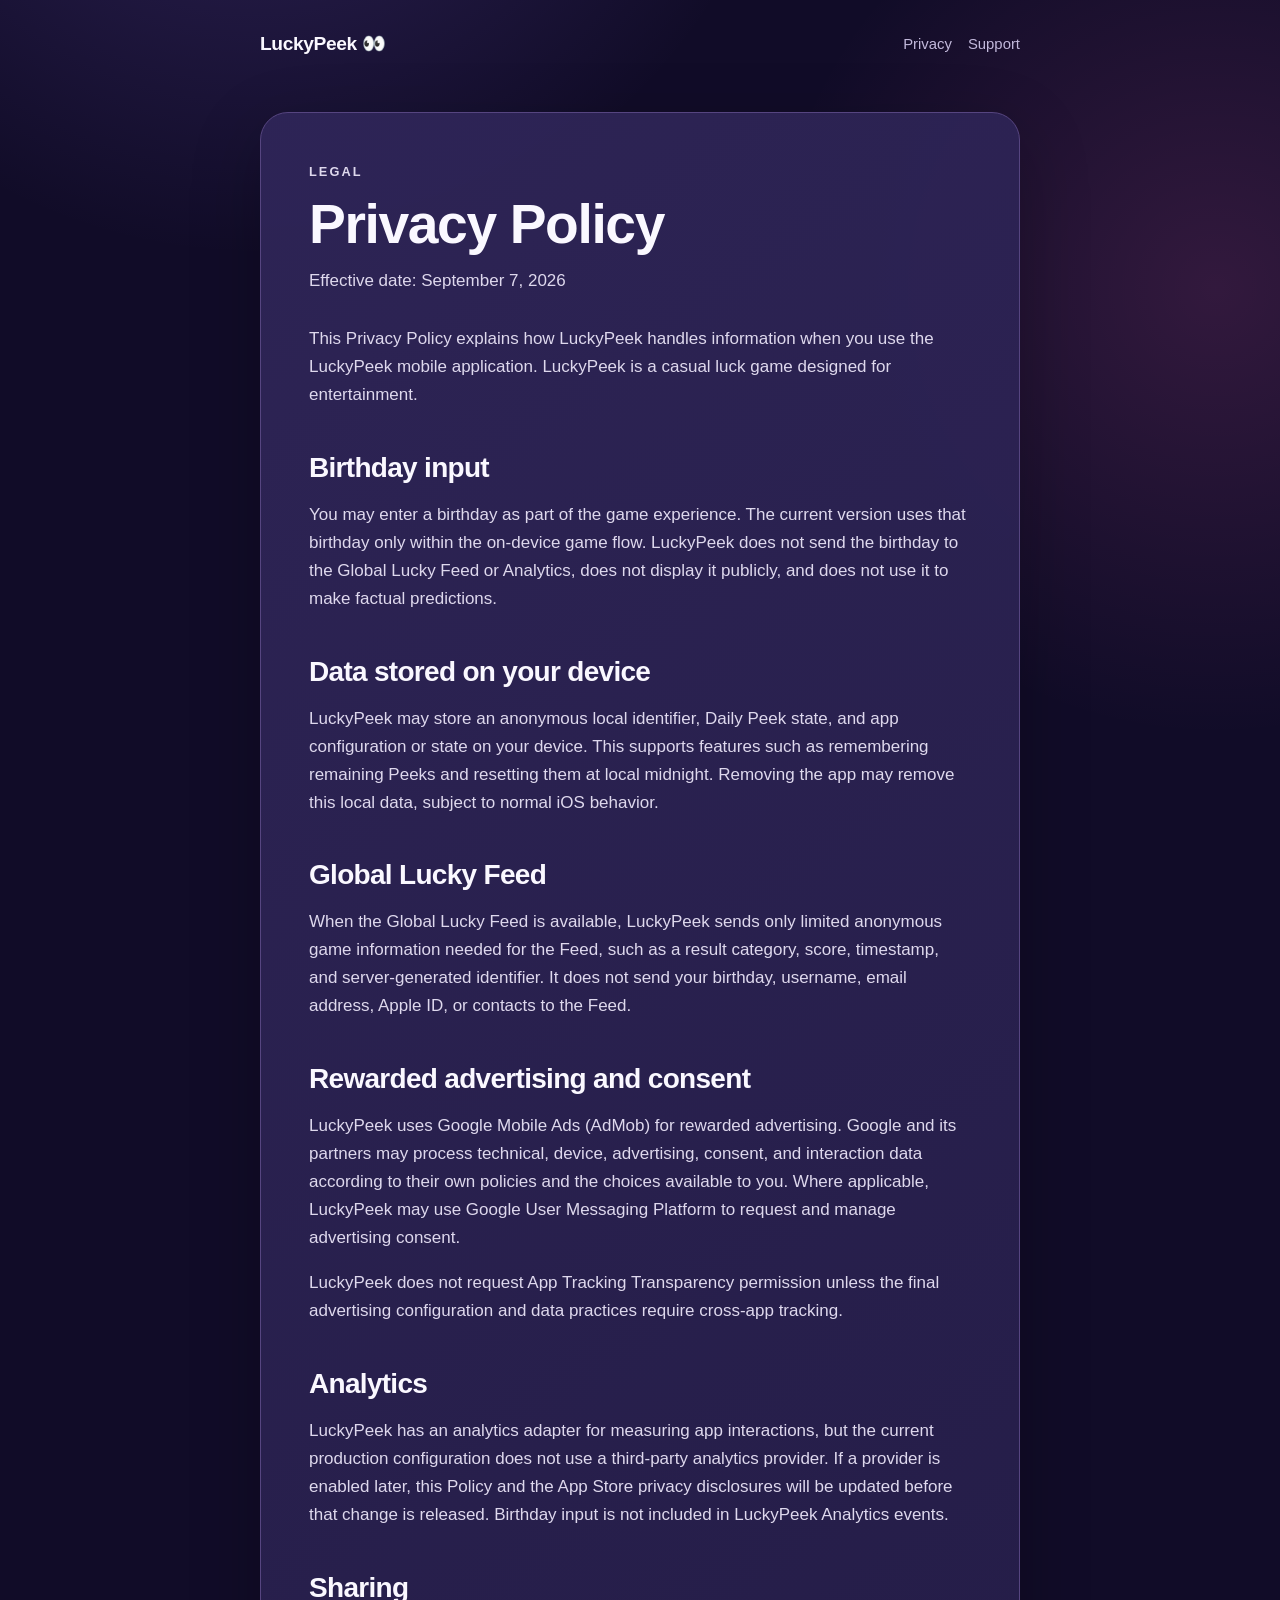
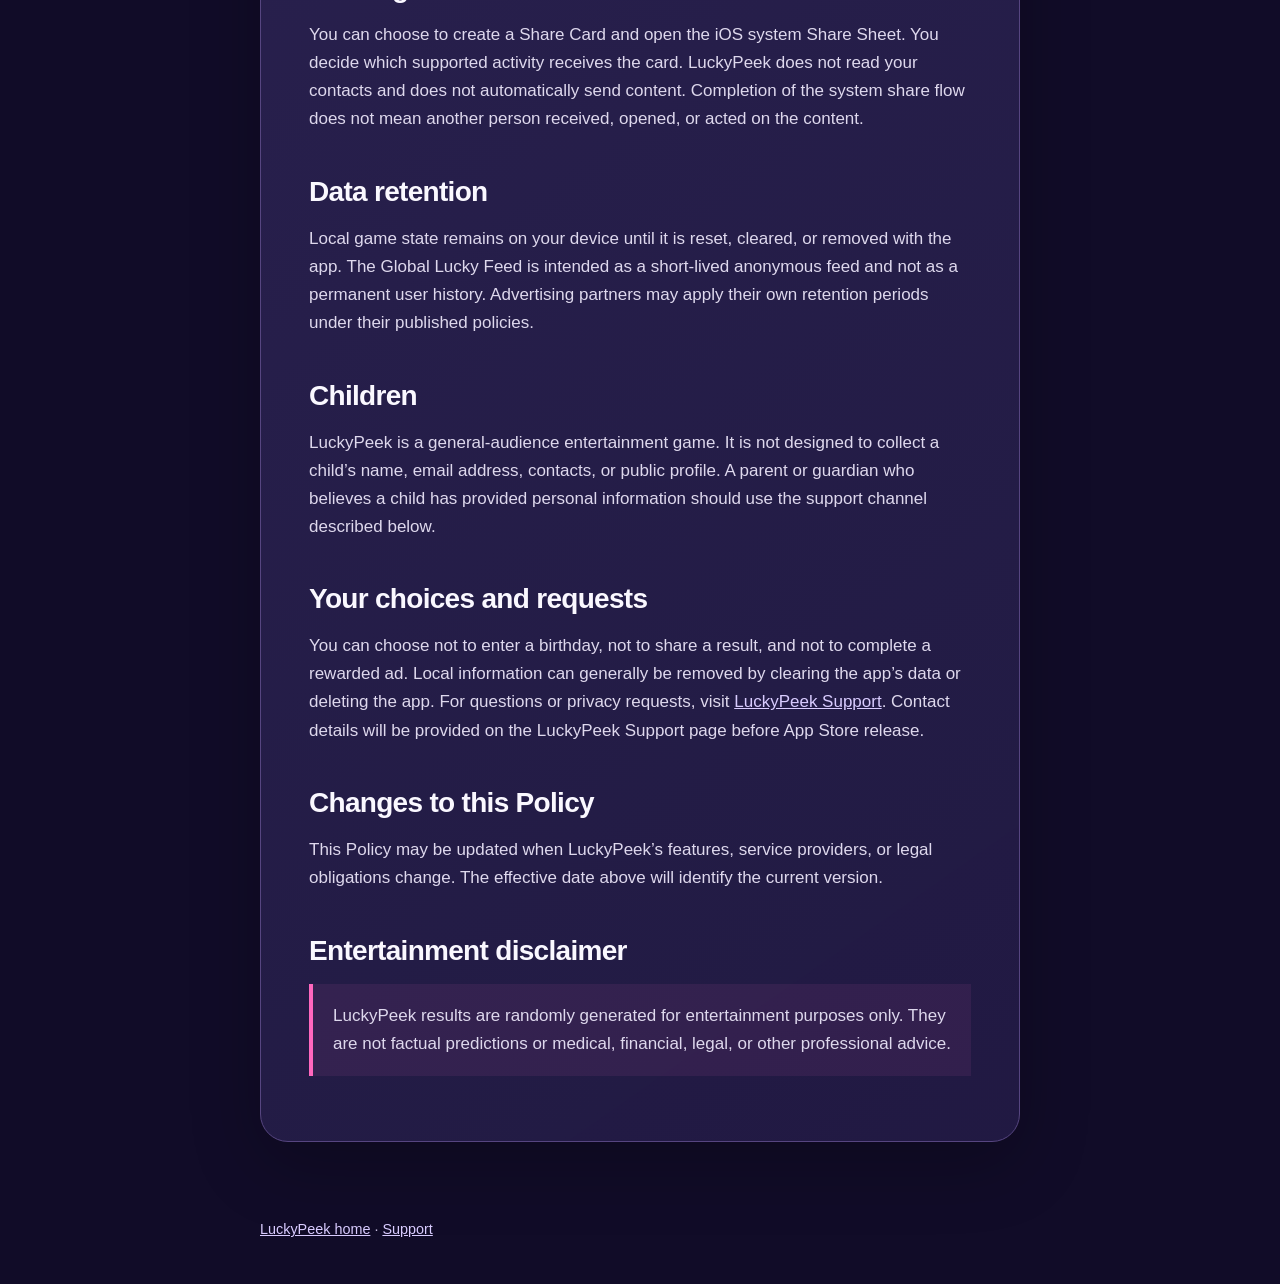
==== web/privacy/index.html @ cf126579 "docs: publish LuckyPeek privacy and support pages" ====
<!doctype html>
<html lang="en">
<head>
  <meta charset="utf-8">
  <meta name="viewport" content="width=device-width, initial-scale=1">
  <meta name="description" content="Privacy Policy for the LuckyPeek iOS app.">
  <title>Privacy Policy — LuckyPeek</title>
  <link rel="stylesheet" href="../styles.css">
</head>
<body>
  <header class="site-header">
    <a class="brand" href="../">LuckyPeek 👀</a>
    <nav aria-label="Legal and support">
      <a href="./" aria-current="page">Privacy</a>
      <a href="../support/">Support</a>
    </nav>
  </header>
  <main>
    <article class="document">
      <p class="eyebrow">Legal</p>
      <h1>Privacy Policy</h1>
      <p class="meta">Effective date: September 7, 2026</p>

      <p>This Privacy Policy explains how LuckyPeek handles information when you use the LuckyPeek mobile application. LuckyPeek is a casual luck game designed for entertainment.</p>

      <h2>Birthday input</h2>
      <p>You may enter a birthday as part of the game experience. The current version uses that birthday only within the on-device game flow. LuckyPeek does not send the birthday to the Global Lucky Feed or Analytics, does not display it publicly, and does not use it to make factual predictions.</p>

      <h2>Data stored on your device</h2>
      <p>LuckyPeek may store an anonymous local identifier, Daily Peek state, and app configuration or state on your device. This supports features such as remembering remaining Peeks and resetting them at local midnight. Removing the app may remove this local data, subject to normal iOS behavior.</p>

      <h2>Global Lucky Feed</h2>
      <p>When the Global Lucky Feed is available, LuckyPeek sends only limited anonymous game information needed for the Feed, such as a result category, score, timestamp, and server-generated identifier. It does not send your birthday, username, email address, Apple ID, or contacts to the Feed.</p>

      <h2>Rewarded advertising and consent</h2>
      <p>LuckyPeek uses Google Mobile Ads (AdMob) for rewarded advertising. Google and its partners may process technical, device, advertising, consent, and interaction data according to their own policies and the choices available to you. Where applicable, LuckyPeek may use Google User Messaging Platform to request and manage advertising consent.</p>
      <p>LuckyPeek does not request App Tracking Transparency permission unless the final advertising configuration and data practices require cross-app tracking.</p>

      <h2>Analytics</h2>
      <p>LuckyPeek has an analytics adapter for measuring app interactions, but the current production configuration does not use a third-party analytics provider. If a provider is enabled later, this Policy and the App Store privacy disclosures will be updated before that change is released. Birthday input is not included in LuckyPeek Analytics events.</p>

      <h2>Sharing</h2>
      <p>You can choose to create a Share Card and open the iOS system Share Sheet. You decide which supported activity receives the card. LuckyPeek does not read your contacts and does not automatically send content. Completion of the system share flow does not mean another person received, opened, or acted on the content.</p>

      <h2>Data retention</h2>
      <p>Local game state remains on your device until it is reset, cleared, or removed with the app. The Global Lucky Feed is intended as a short-lived anonymous feed and not as a permanent user history. Advertising partners may apply their own retention periods under their published policies.</p>

      <h2>Children</h2>
      <p>LuckyPeek is a general-audience entertainment game. It is not designed to collect a child’s name, email address, contacts, or public profile. A parent or guardian who believes a child has provided personal information should use the support channel described below.</p>

      <h2>Your choices and requests</h2>
      <p>You can choose not to enter a birthday, not to share a result, and not to complete a rewarded ad. Local information can generally be removed by clearing the app’s data or deleting the app. For questions or privacy requests, visit <a href="../support/">LuckyPeek Support</a>. Contact details will be provided on the LuckyPeek Support page before App Store release.</p>

      <h2>Changes to this Policy</h2>
      <p>This Policy may be updated when LuckyPeek’s features, service providers, or legal obligations change. The effective date above will identify the current version.</p>

      <h2>Entertainment disclaimer</h2>
      <p class="notice">LuckyPeek results are randomly generated for entertainment purposes only. They are not factual predictions or medical, financial, legal, or other professional advice.</p>
    </article>
  </main>
  <footer class="site-footer"><a href="../">LuckyPeek home</a> · <a href="../support/">Support</a></footer>
</body>
</html>
---- web/styles.css ----
:root {
  color-scheme: dark;
  --bg: #110c28;
  --surface: #211a43;
  --surface-soft: #2f2558;
  --border: #564580;
  --text: #faf8ff;
  --muted: #c2b9db;
  --pink: #ff67be;
  --violet: #9875ff;
  --max-width: 760px;
}

* { box-sizing: border-box; }

html { background: var(--bg); }

body {
  margin: 0;
  min-height: 100vh;
  color: var(--text);
  background:
    radial-gradient(circle at 20% -10%, rgba(152, 117, 255, 0.23), transparent 34rem),
    radial-gradient(circle at 95% 10%, rgba(255, 103, 190, 0.14), transparent 28rem),
    var(--bg);
  font-family: -apple-system, BlinkMacSystemFont, "Segoe UI", sans-serif;
  font-size: 17px;
  line-height: 1.65;
}

a { color: #d9ccff; }
a:hover { color: #fff; }
a:focus-visible { outline: 3px solid var(--pink); outline-offset: 4px; border-radius: 4px; }

.site-header,
main,
.site-footer {
  width: min(calc(100% - 32px), var(--max-width));
  margin-inline: auto;
}

.site-header {
  display: flex;
  align-items: center;
  justify-content: space-between;
  gap: 20px;
  padding: 28px 0 18px;
}

.brand {
  color: var(--text);
  font-size: 1.2rem;
  font-weight: 750;
  text-decoration: none;
  letter-spacing: -0.02em;
}

nav { display: flex; flex-wrap: wrap; gap: 16px; }
nav a { color: var(--muted); font-size: 0.93rem; text-decoration: none; }

.hero { padding: clamp(64px, 13vw, 112px) 0 54px; }

.eyebrow {
  margin: 0 0 10px;
  color: var(--pink);
  font-size: 0.8rem;
  font-weight: 800;
  letter-spacing: 0.16em;
  text-transform: uppercase;
}

h1, h2, h3 { line-height: 1.18; letter-spacing: -0.025em; }
h1 { margin: 0; font-size: clamp(2.55rem, 10vw, 5rem); }
h2 { margin: 2.6rem 0 0.8rem; font-size: clamp(1.35rem, 4vw, 1.75rem); }
h3 { margin: 1.8rem 0 0.55rem; font-size: 1.08rem; }

.lede {
  max-width: 610px;
  margin: 20px 0 0;
  color: var(--muted);
  font-size: clamp(1.12rem, 3vw, 1.35rem);
}

.link-grid {
  display: grid;
  grid-template-columns: repeat(2, minmax(0, 1fr));
  gap: 18px;
  margin: 24px 0 70px;
}

.link-card,
.document {
  border: 1px solid var(--border);
  background: linear-gradient(145deg, rgba(47, 37, 88, 0.94), rgba(33, 26, 67, 0.96));
  box-shadow: 0 22px 70px rgba(0, 0, 0, 0.24);
}

.link-card {
  display: block;
  padding: 24px;
  color: var(--text);
  border-radius: 22px;
  text-decoration: none;
}

.link-card strong { display: block; margin-bottom: 4px; font-size: 1.08rem; }
.link-card span { color: var(--muted); }
.link-card:hover { border-color: var(--violet); transform: translateY(-2px); }

.document {
  margin: 34px 0 56px;
  padding: clamp(24px, 6vw, 48px);
  border-radius: 28px;
}

.document > h1 { font-size: clamp(2rem, 7vw, 3.45rem); }
.meta { margin: 10px 0 30px; color: var(--muted); }
.document p, .document li { color: #ded8ed; }
.document ul { padding-left: 1.3rem; }
.notice { padding: 18px 20px; border-left: 4px solid var(--pink); background: rgba(255, 103, 190, 0.08); }

.site-footer {
  padding: 20px 0 42px;
  color: var(--muted);
  font-size: 0.9rem;
}

@media (max-width: 560px) {
  .site-header { align-items: flex-start; flex-direction: column; }
  .link-grid { grid-template-columns: 1fr; }
  .hero { padding-top: 46px; }
}
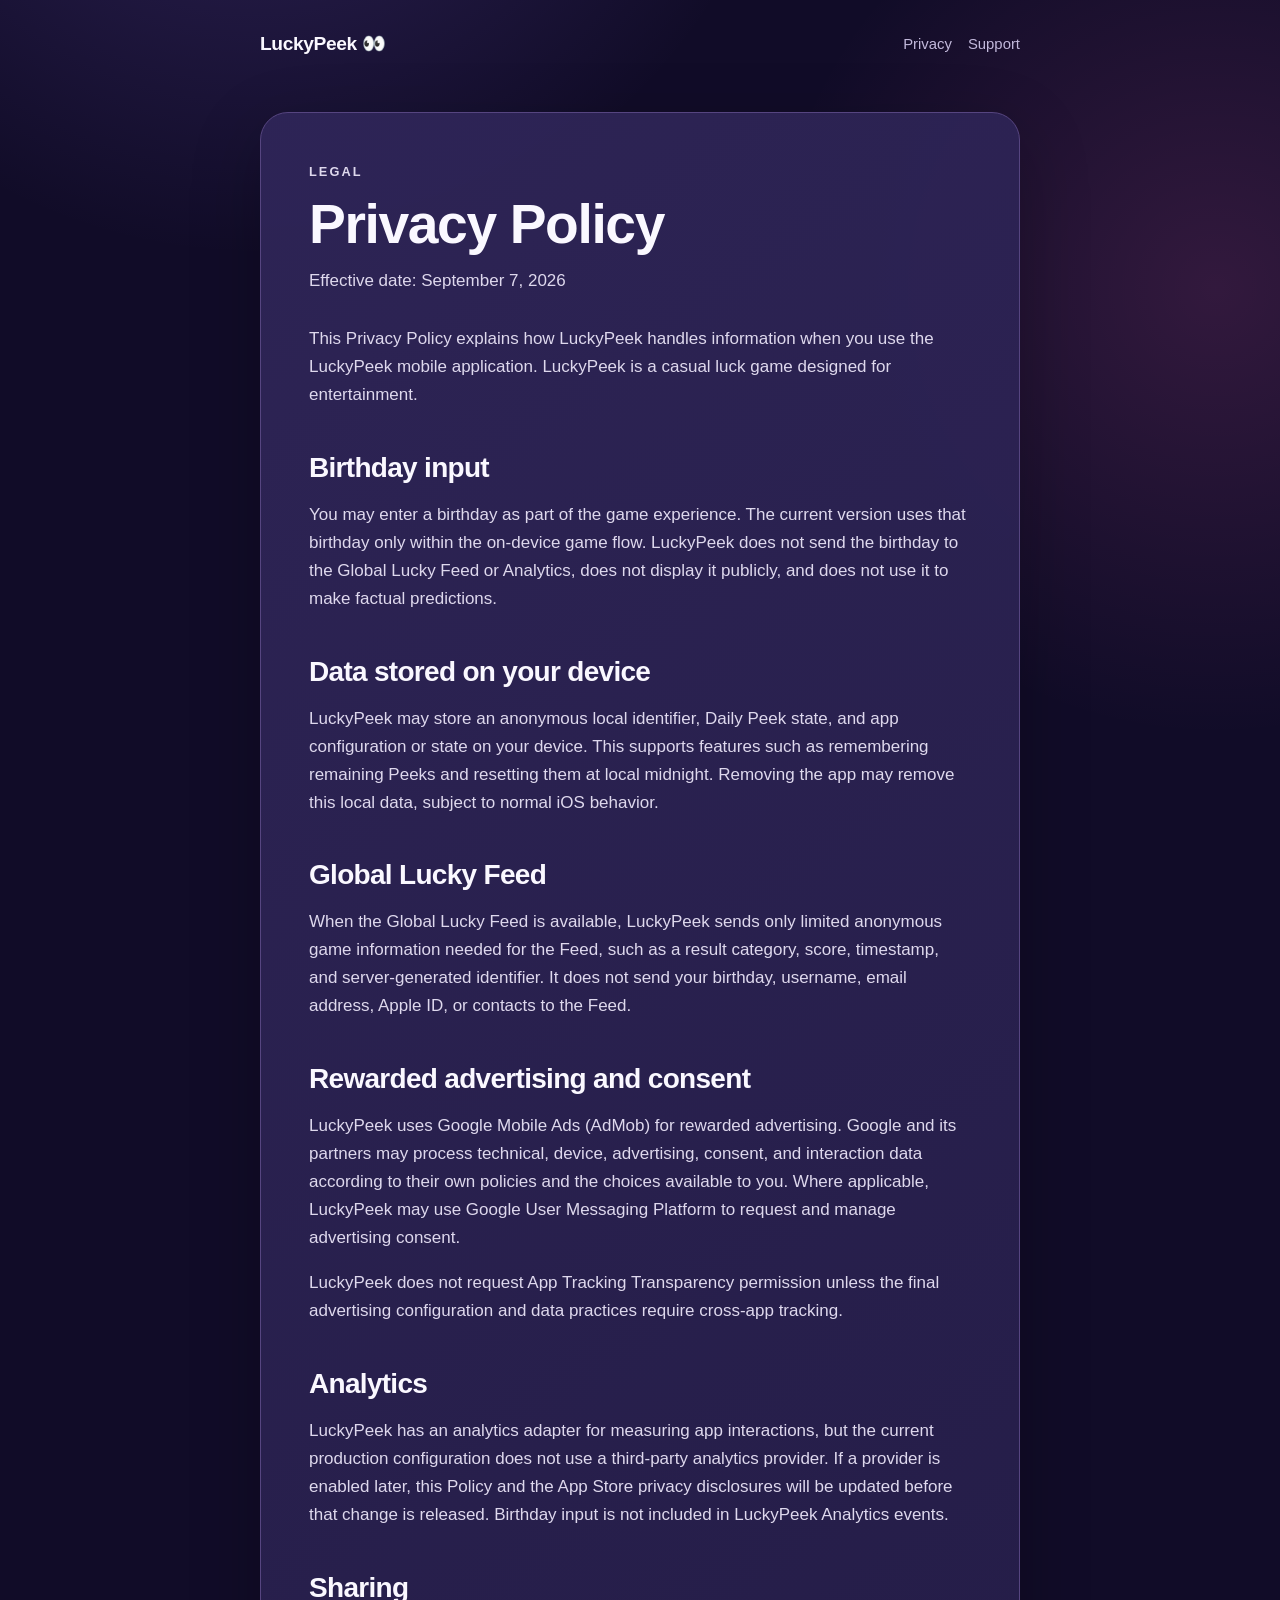
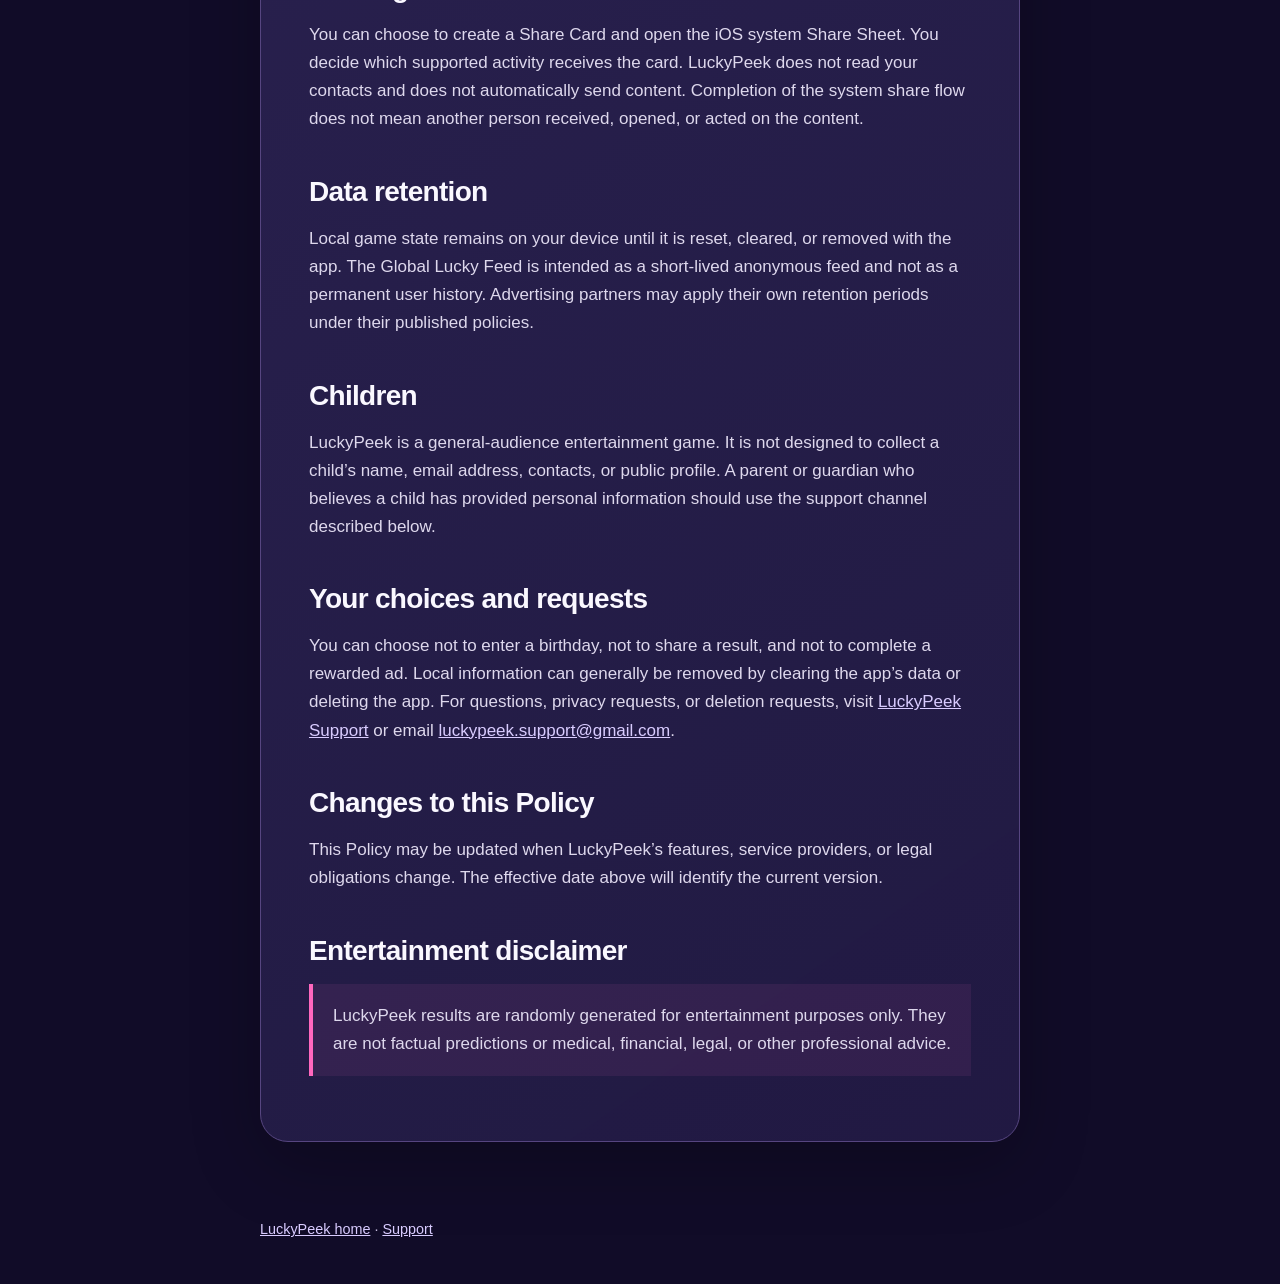
==== commit 710b6a03: "docs: publish LuckyPeek support contact" ====
--- a/web/privacy/index.html
+++ b/web/privacy/index.html
@@ -49,7 +49,7 @@
       <p>LuckyPeek is a general-audience entertainment game. It is not designed to collect a child’s name, email address, contacts, or public profile. A parent or guardian who believes a child has provided personal information should use the support channel described below.</p>
 
       <h2>Your choices and requests</h2>
-      <p>You can choose not to enter a birthday, not to share a result, and not to complete a rewarded ad. Local information can generally be removed by clearing the app’s data or deleting the app. For questions or privacy requests, visit <a href="../support/">LuckyPeek Support</a>. Contact details will be provided on the LuckyPeek Support page before App Store release.</p>
+      <p>You can choose not to enter a birthday, not to share a result, and not to complete a rewarded ad. Local information can generally be removed by clearing the app’s data or deleting the app. For questions, privacy requests, or deletion requests, visit <a href="../support/">LuckyPeek Support</a> or email <a href="mailto:luckypeek.support@gmail.com">luckypeek.support@gmail.com</a>.</p>
 
       <h2>Changes to this Policy</h2>
       <p>This Policy may be updated when LuckyPeek’s features, service providers, or legal obligations change. The effective date above will identify the current version.</p>
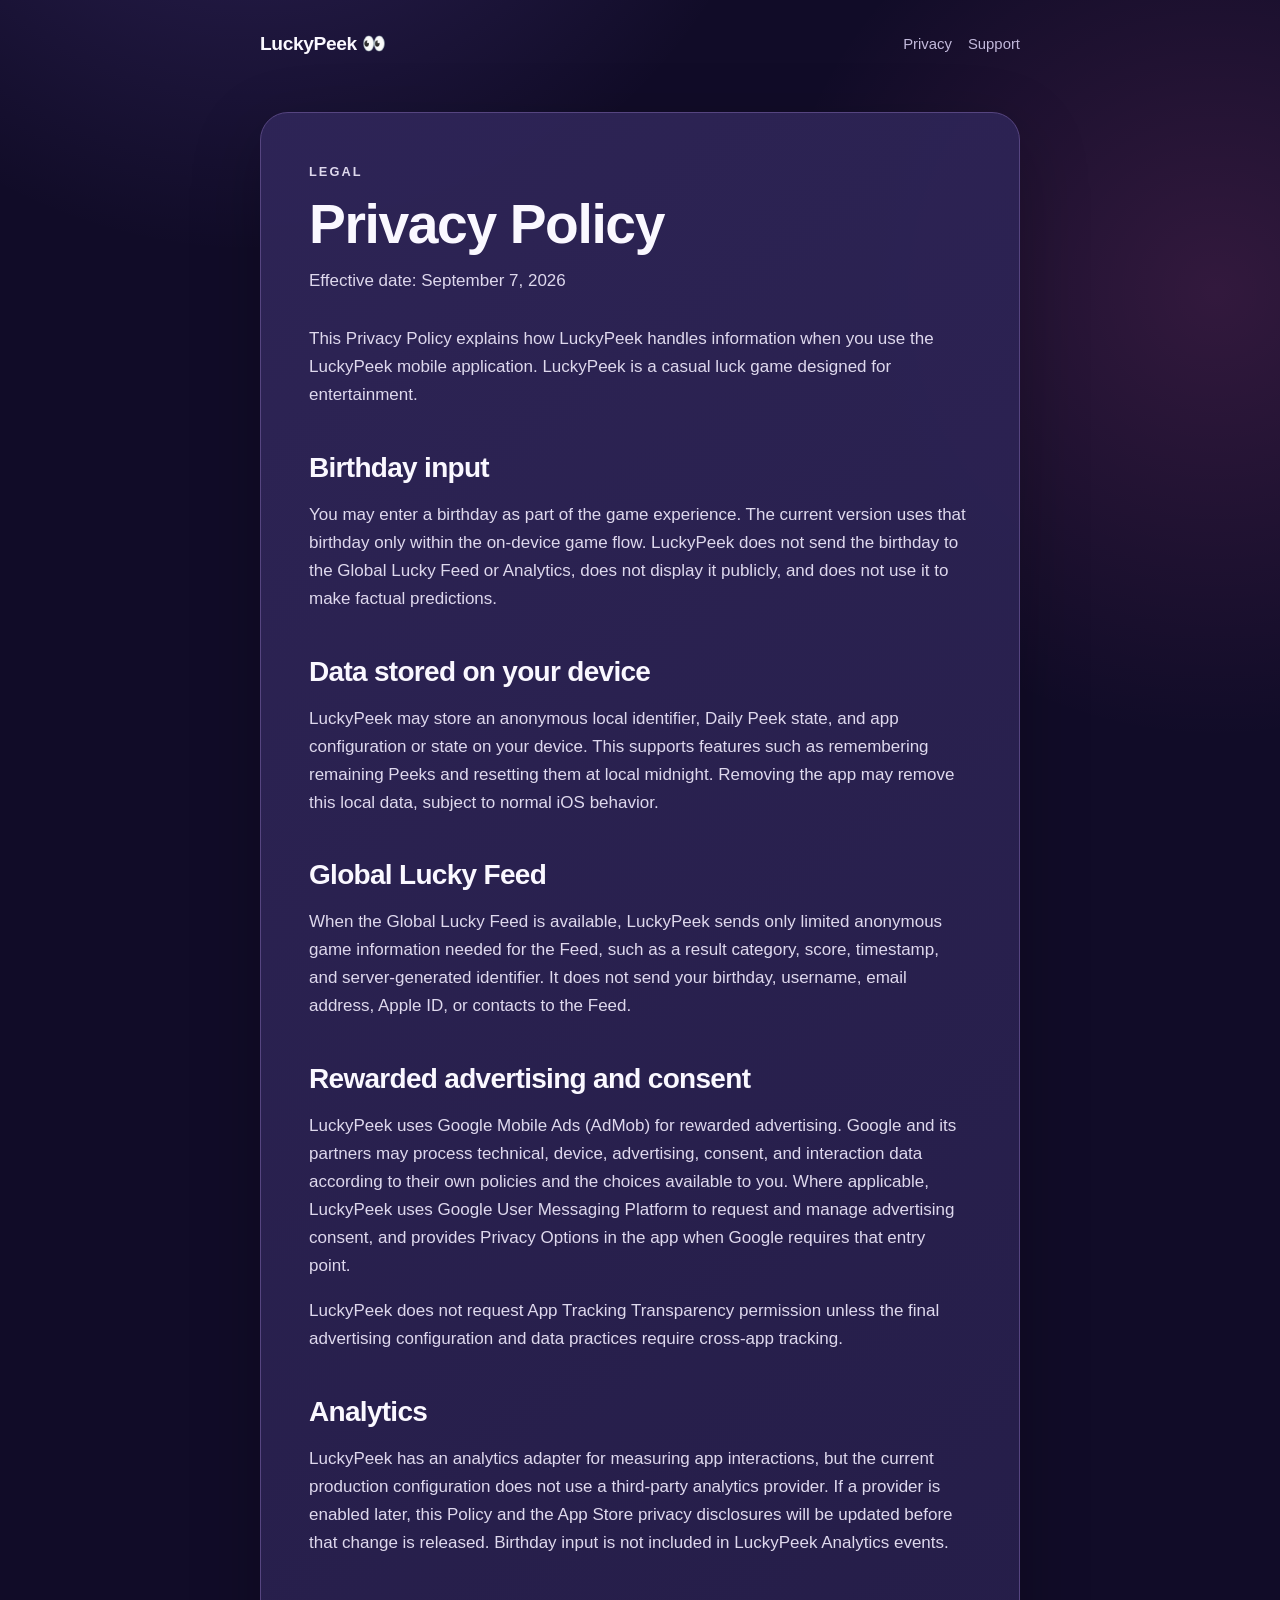
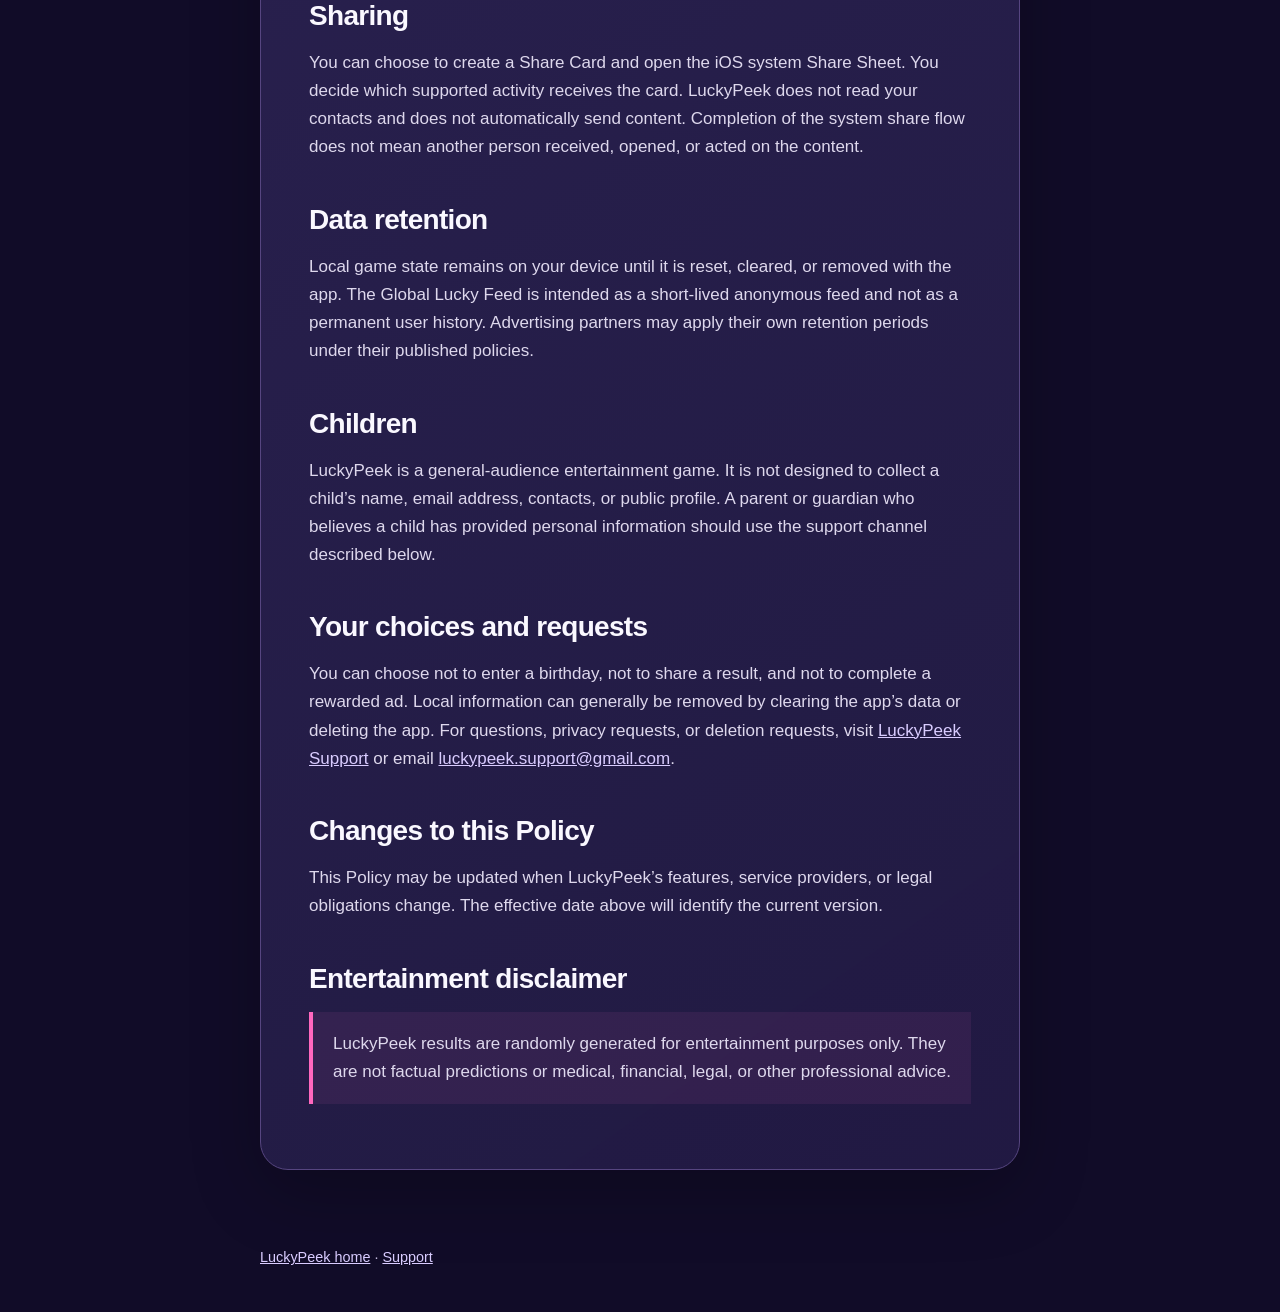
==== commit a2694f8c: "docs: describe active UMP consent flow" ====
--- a/web/privacy/index.html
+++ b/web/privacy/index.html
@@ -33,7 +33,7 @@
       <p>When the Global Lucky Feed is available, LuckyPeek sends only limited anonymous game information needed for the Feed, such as a result category, score, timestamp, and server-generated identifier. It does not send your birthday, username, email address, Apple ID, or contacts to the Feed.</p>
 
       <h2>Rewarded advertising and consent</h2>
-      <p>LuckyPeek uses Google Mobile Ads (AdMob) for rewarded advertising. Google and its partners may process technical, device, advertising, consent, and interaction data according to their own policies and the choices available to you. Where applicable, LuckyPeek may use Google User Messaging Platform to request and manage advertising consent.</p>
+      <p>LuckyPeek uses Google Mobile Ads (AdMob) for rewarded advertising. Google and its partners may process technical, device, advertising, consent, and interaction data according to their own policies and the choices available to you. Where applicable, LuckyPeek uses Google User Messaging Platform to request and manage advertising consent, and provides Privacy Options in the app when Google requires that entry point.</p>
       <p>LuckyPeek does not request App Tracking Transparency permission unless the final advertising configuration and data practices require cross-app tracking.</p>
 
       <h2>Analytics</h2>
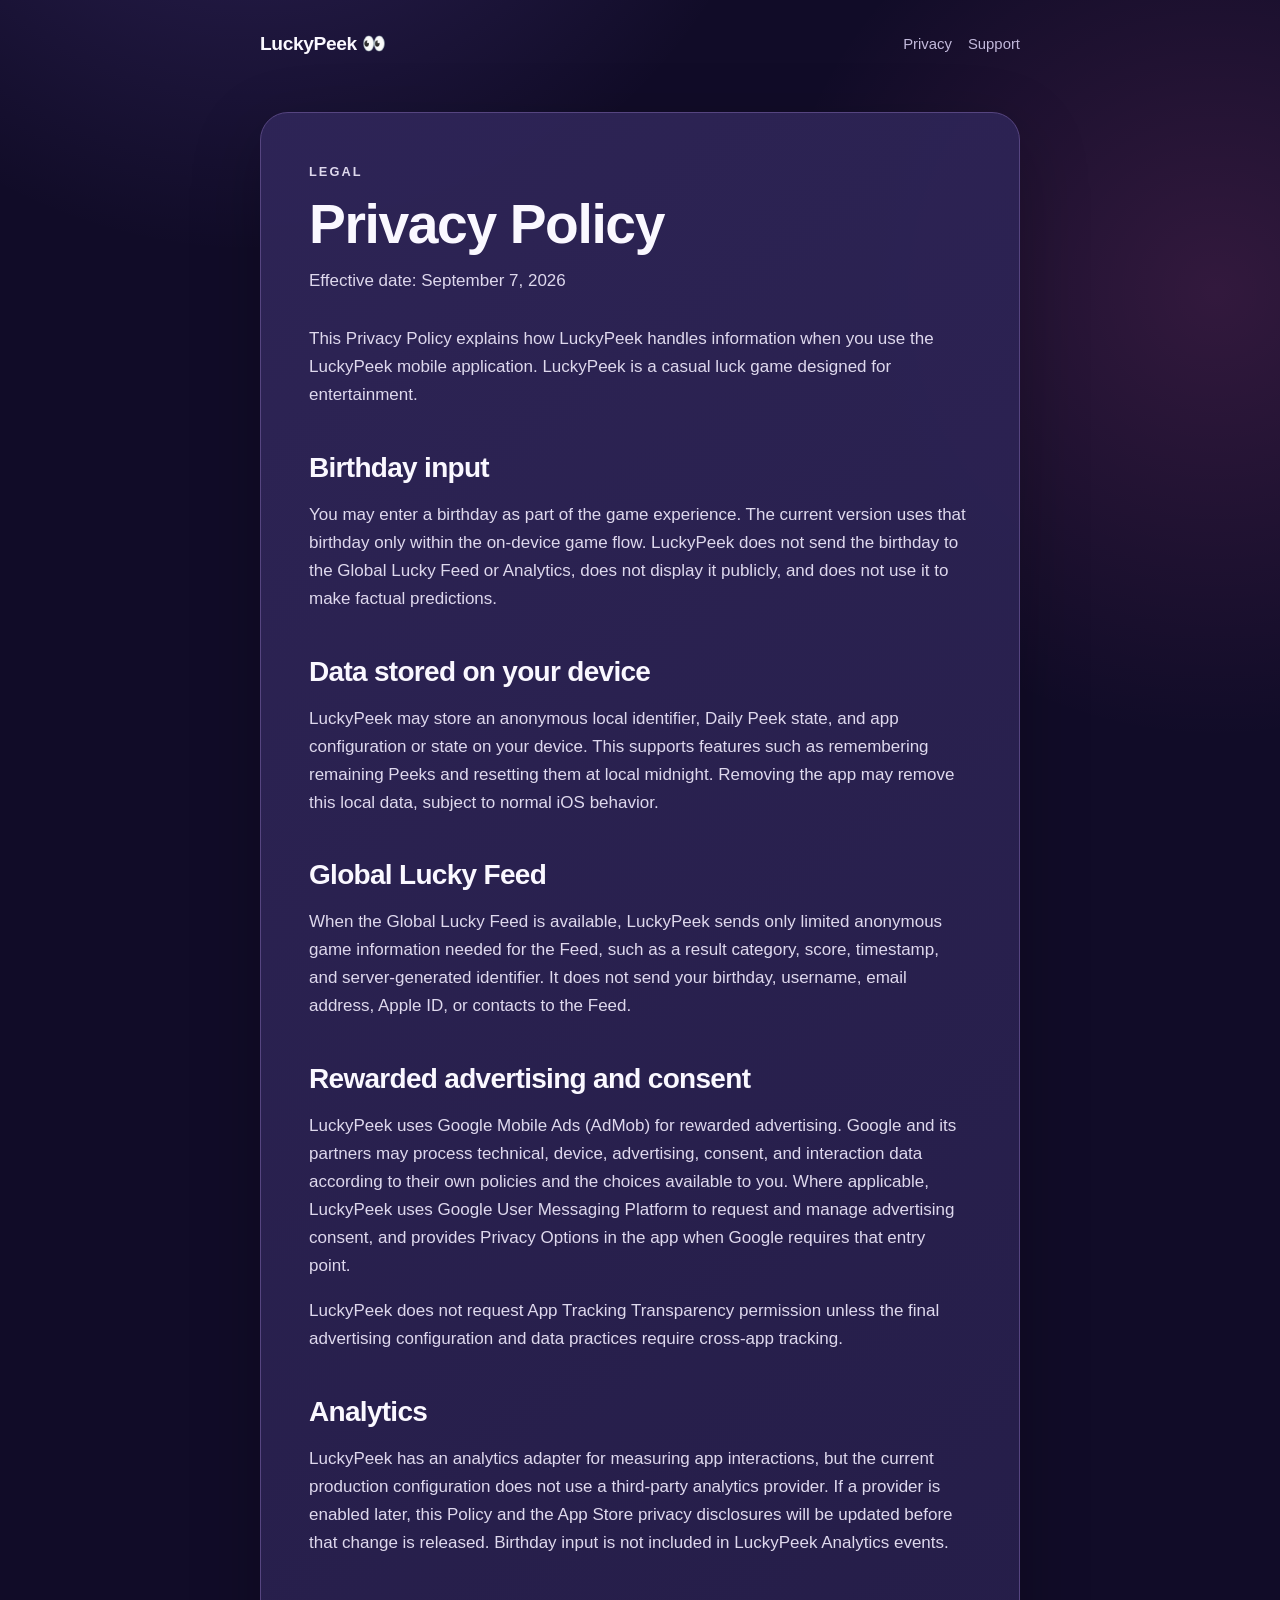
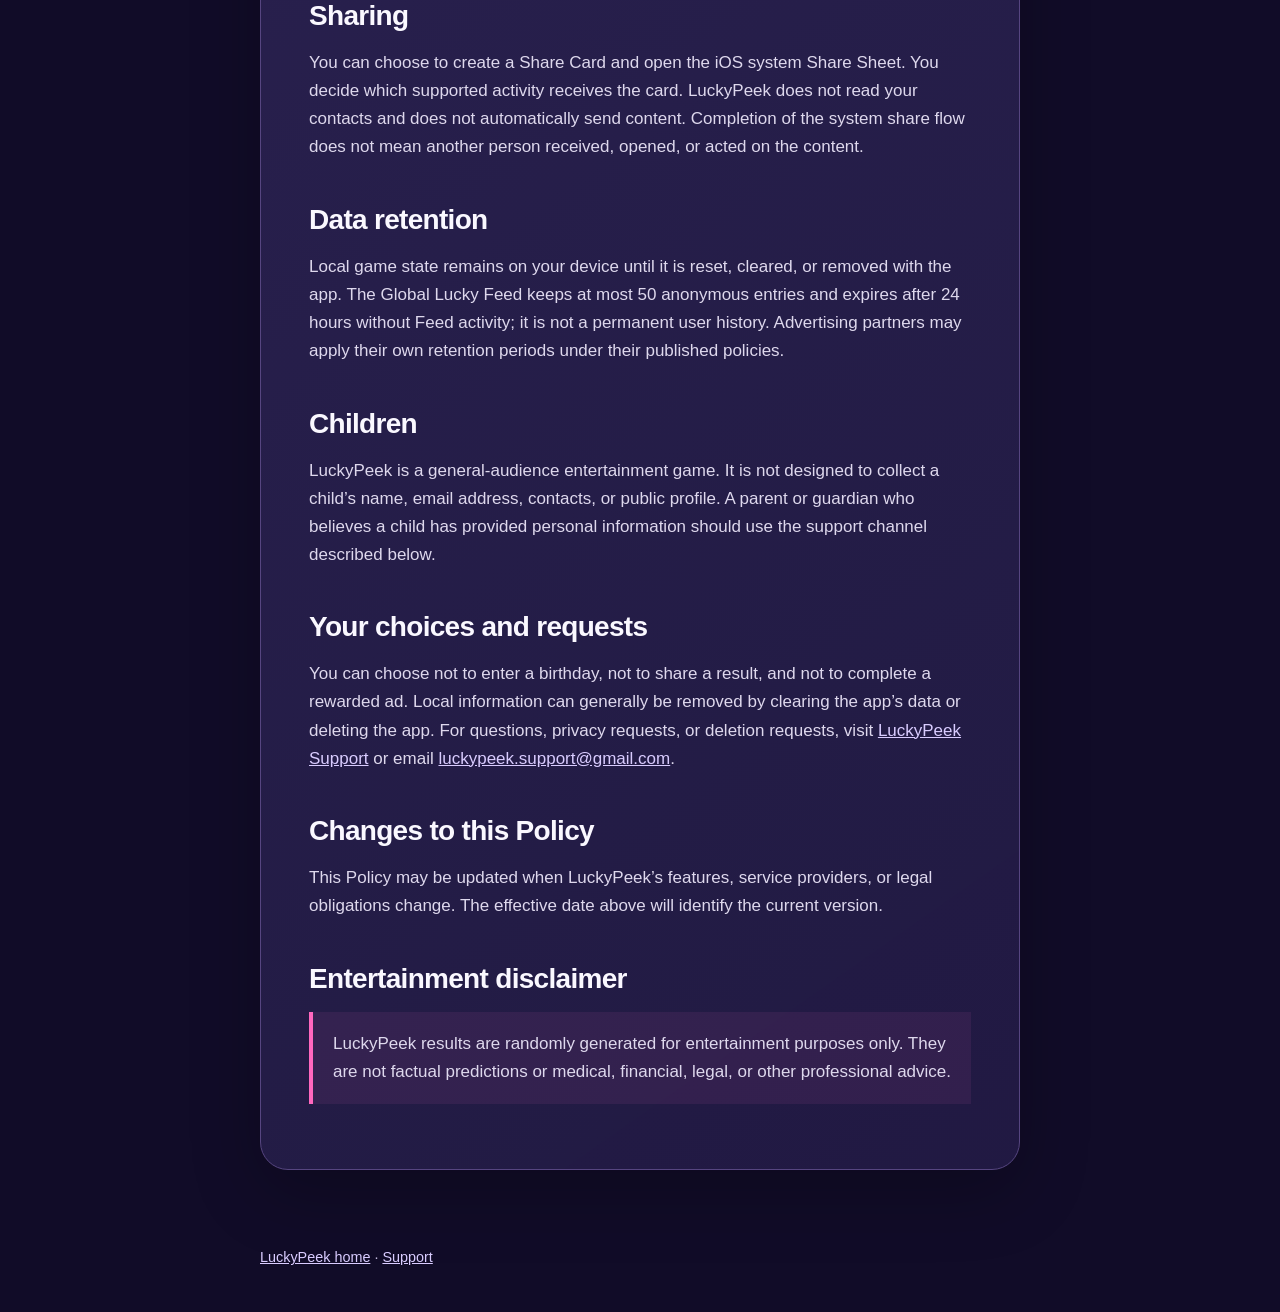
==== commit df1bdd6b: "docs: publish feed retention period" ====
--- a/web/privacy/index.html
+++ b/web/privacy/index.html
@@ -43,7 +43,7 @@
       <p>You can choose to create a Share Card and open the iOS system Share Sheet. You decide which supported activity receives the card. LuckyPeek does not read your contacts and does not automatically send content. Completion of the system share flow does not mean another person received, opened, or acted on the content.</p>
 
       <h2>Data retention</h2>
-      <p>Local game state remains on your device until it is reset, cleared, or removed with the app. The Global Lucky Feed is intended as a short-lived anonymous feed and not as a permanent user history. Advertising partners may apply their own retention periods under their published policies.</p>
+      <p>Local game state remains on your device until it is reset, cleared, or removed with the app. The Global Lucky Feed keeps at most 50 anonymous entries and expires after 24 hours without Feed activity; it is not a permanent user history. Advertising partners may apply their own retention periods under their published policies.</p>
 
       <h2>Children</h2>
       <p>LuckyPeek is a general-audience entertainment game. It is not designed to collect a child’s name, email address, contacts, or public profile. A parent or guardian who believes a child has provided personal information should use the support channel described below.</p>
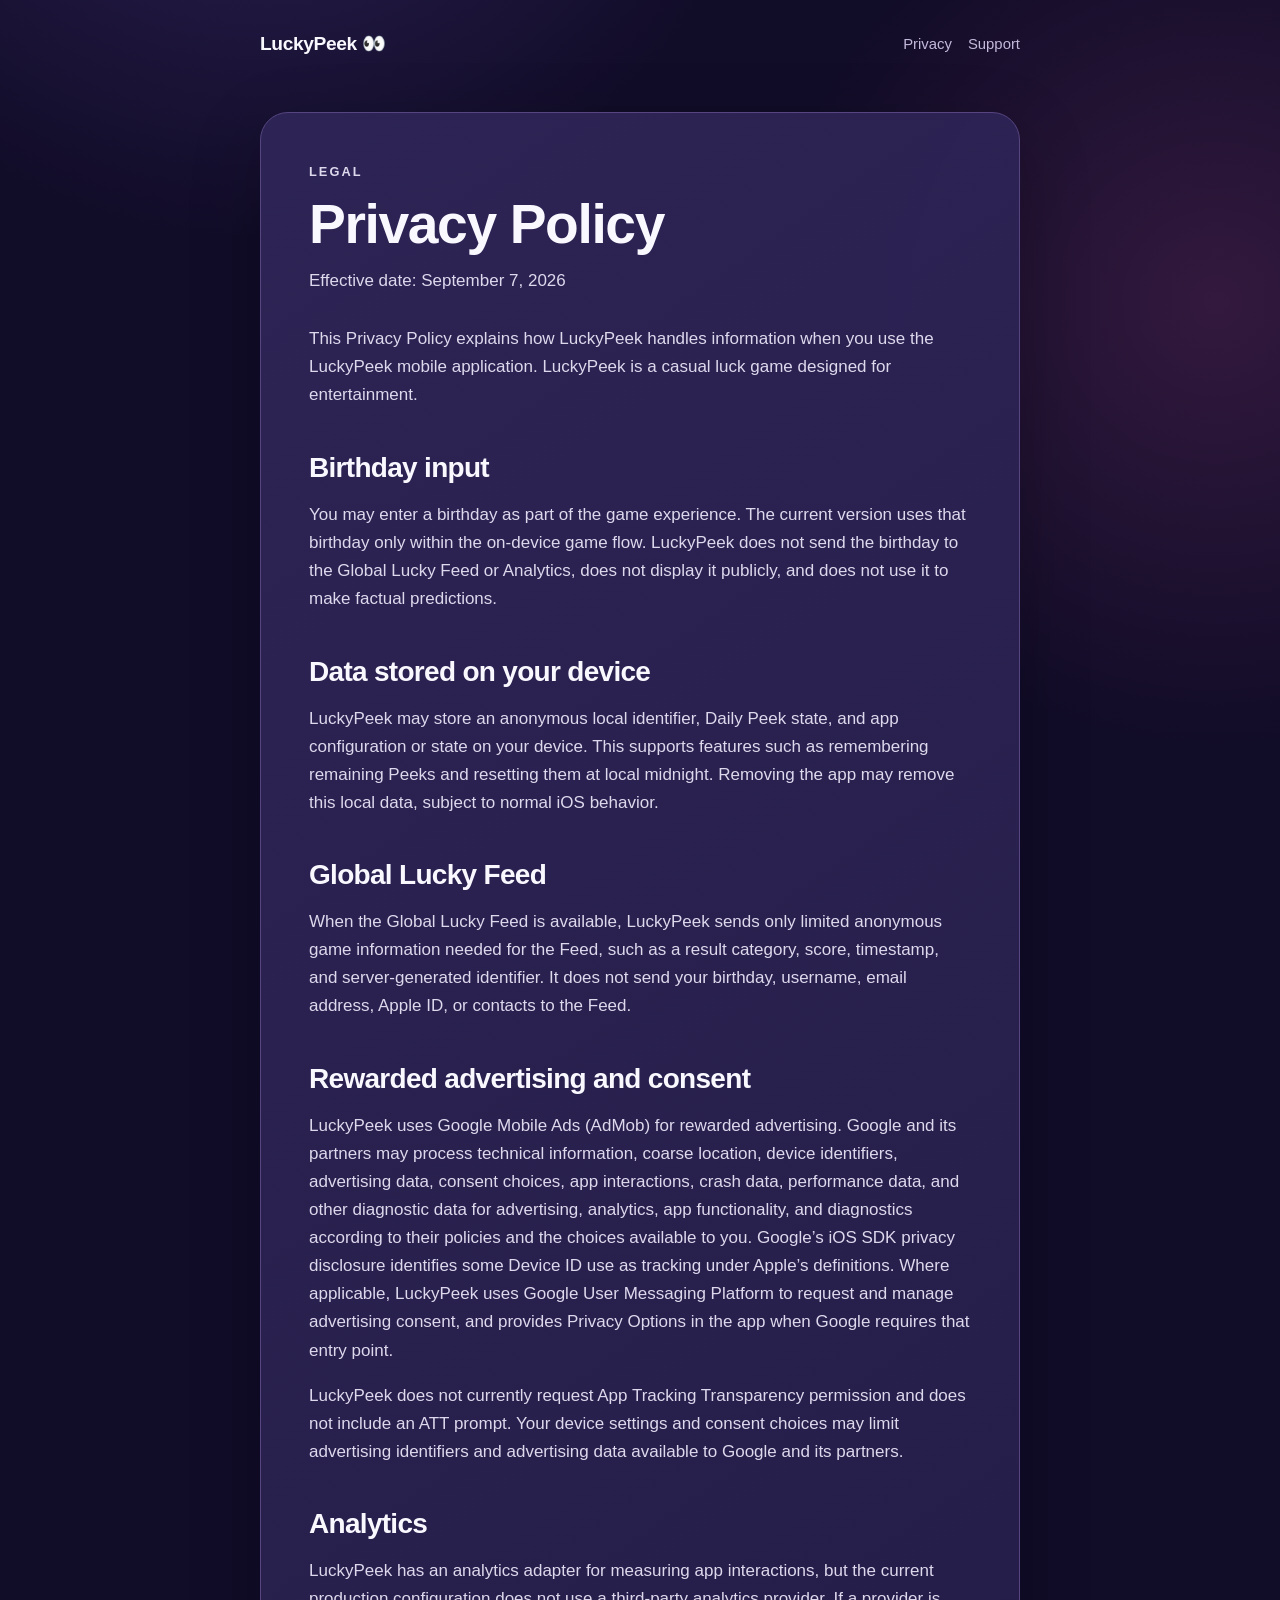
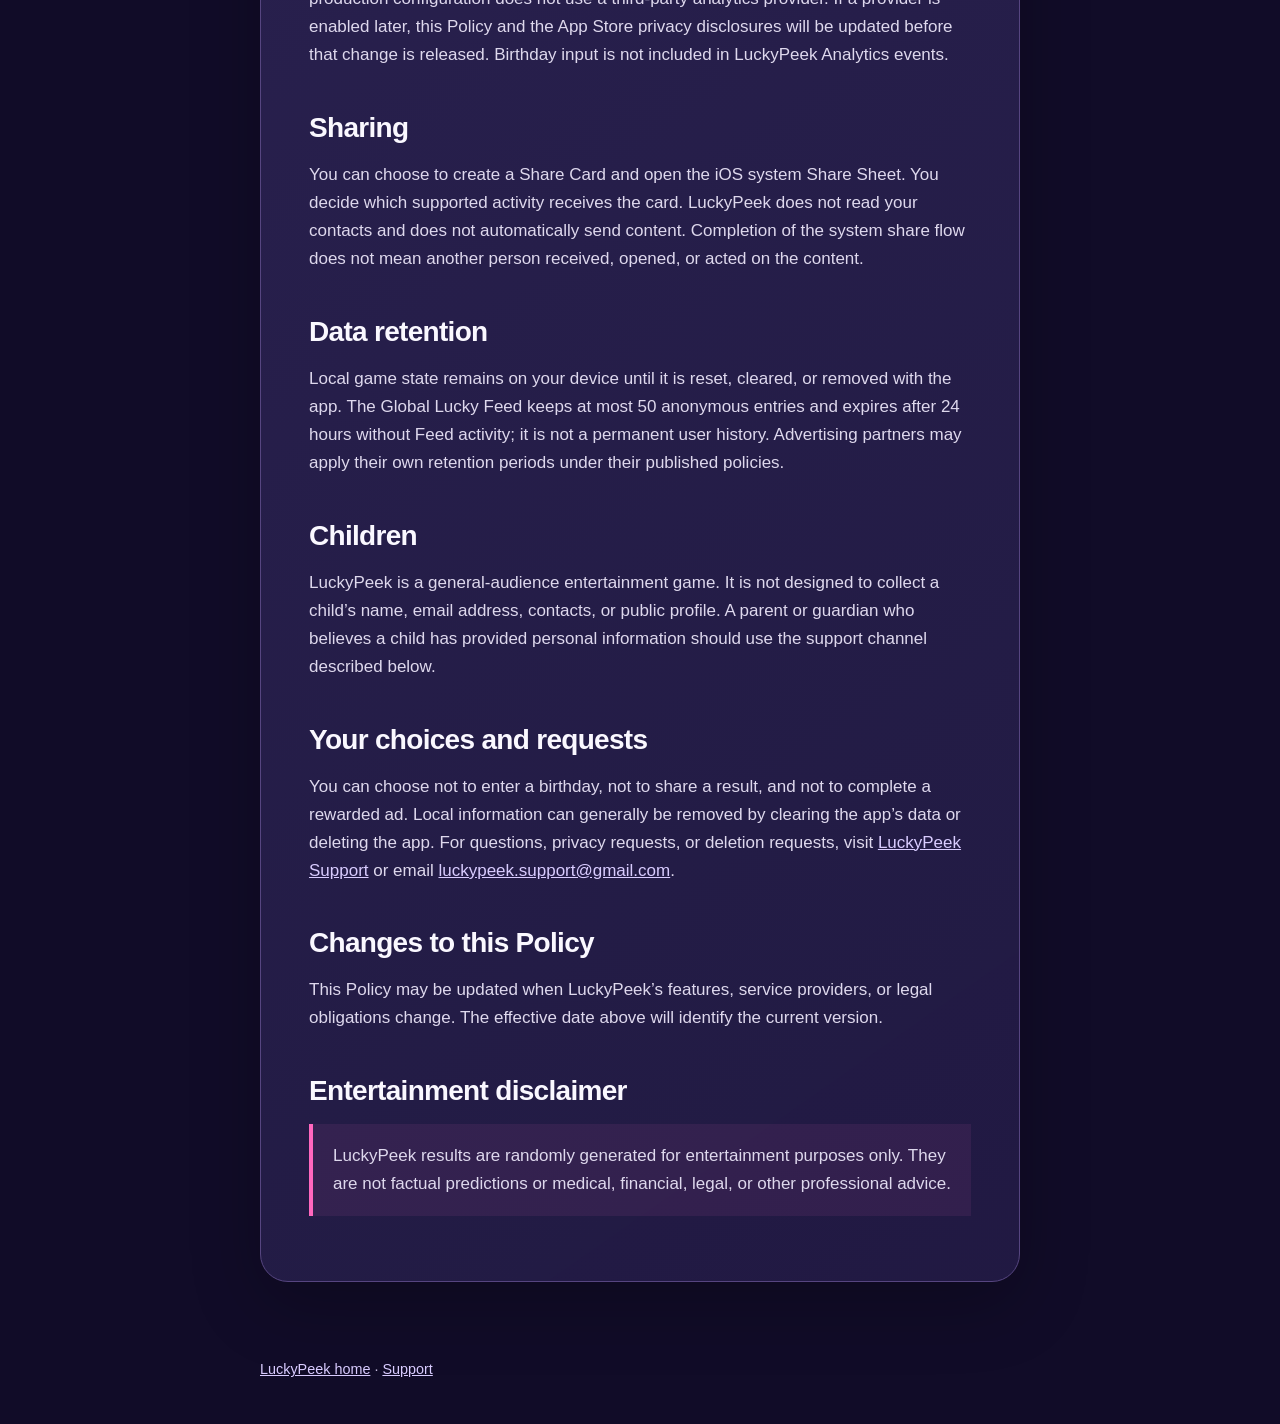
==== commit ccbab259: "docs: align privacy policy with ad SDK disclosure" ====
--- a/web/privacy/index.html
+++ b/web/privacy/index.html
@@ -33,8 +33,8 @@
       <p>When the Global Lucky Feed is available, LuckyPeek sends only limited anonymous game information needed for the Feed, such as a result category, score, timestamp, and server-generated identifier. It does not send your birthday, username, email address, Apple ID, or contacts to the Feed.</p>
 
       <h2>Rewarded advertising and consent</h2>
-      <p>LuckyPeek uses Google Mobile Ads (AdMob) for rewarded advertising. Google and its partners may process technical, device, advertising, consent, and interaction data according to their own policies and the choices available to you. Where applicable, LuckyPeek uses Google User Messaging Platform to request and manage advertising consent, and provides Privacy Options in the app when Google requires that entry point.</p>
-      <p>LuckyPeek does not request App Tracking Transparency permission unless the final advertising configuration and data practices require cross-app tracking.</p>
+      <p>LuckyPeek uses Google Mobile Ads (AdMob) for rewarded advertising. Google and its partners may process technical information, coarse location, device identifiers, advertising data, consent choices, app interactions, crash data, performance data, and other diagnostic data for advertising, analytics, app functionality, and diagnostics according to their policies and the choices available to you. Google’s iOS SDK privacy disclosure identifies some Device ID use as tracking under Apple’s definitions. Where applicable, LuckyPeek uses Google User Messaging Platform to request and manage advertising consent, and provides Privacy Options in the app when Google requires that entry point.</p>
+      <p>LuckyPeek does not currently request App Tracking Transparency permission and does not include an ATT prompt. Your device settings and consent choices may limit advertising identifiers and advertising data available to Google and its partners.</p>
 
       <h2>Analytics</h2>
       <p>LuckyPeek has an analytics adapter for measuring app interactions, but the current production configuration does not use a third-party analytics provider. If a provider is enabled later, this Policy and the App Store privacy disclosures will be updated before that change is released. Birthday input is not included in LuckyPeek Analytics events.</p>
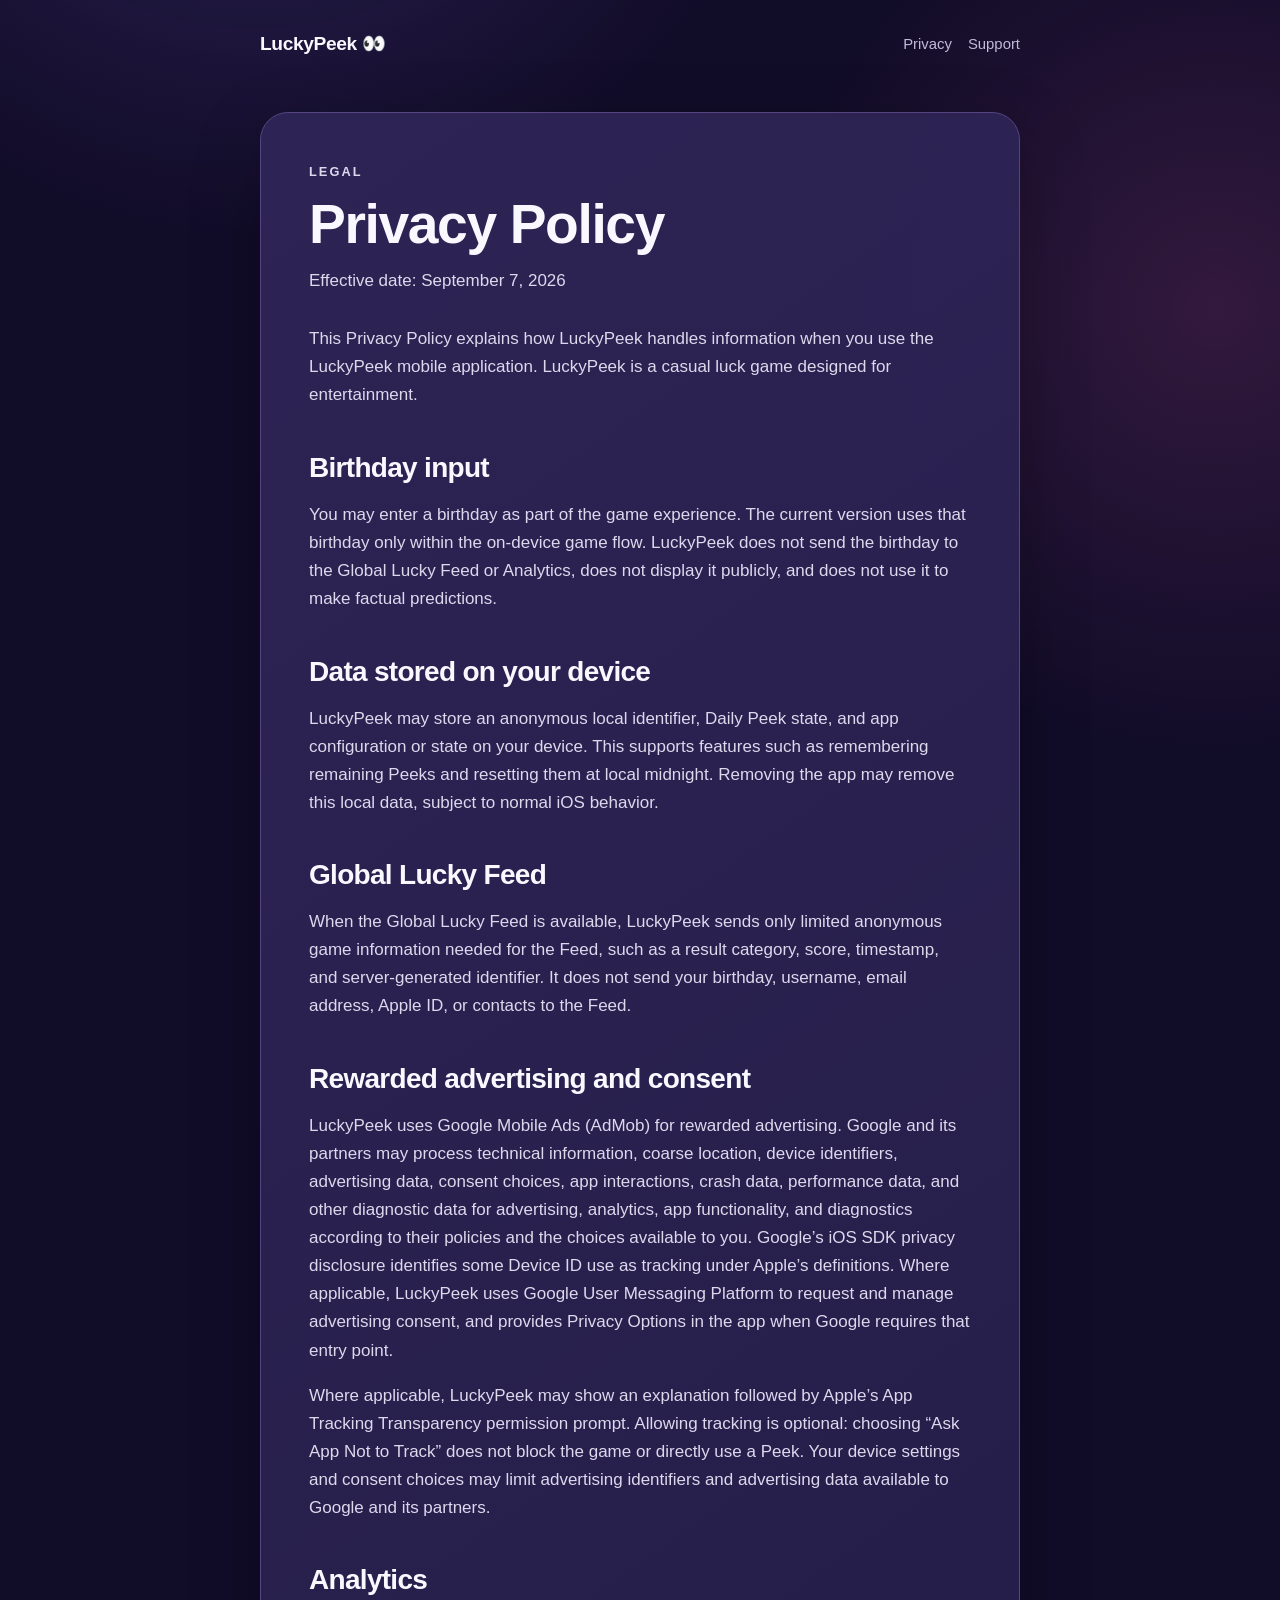
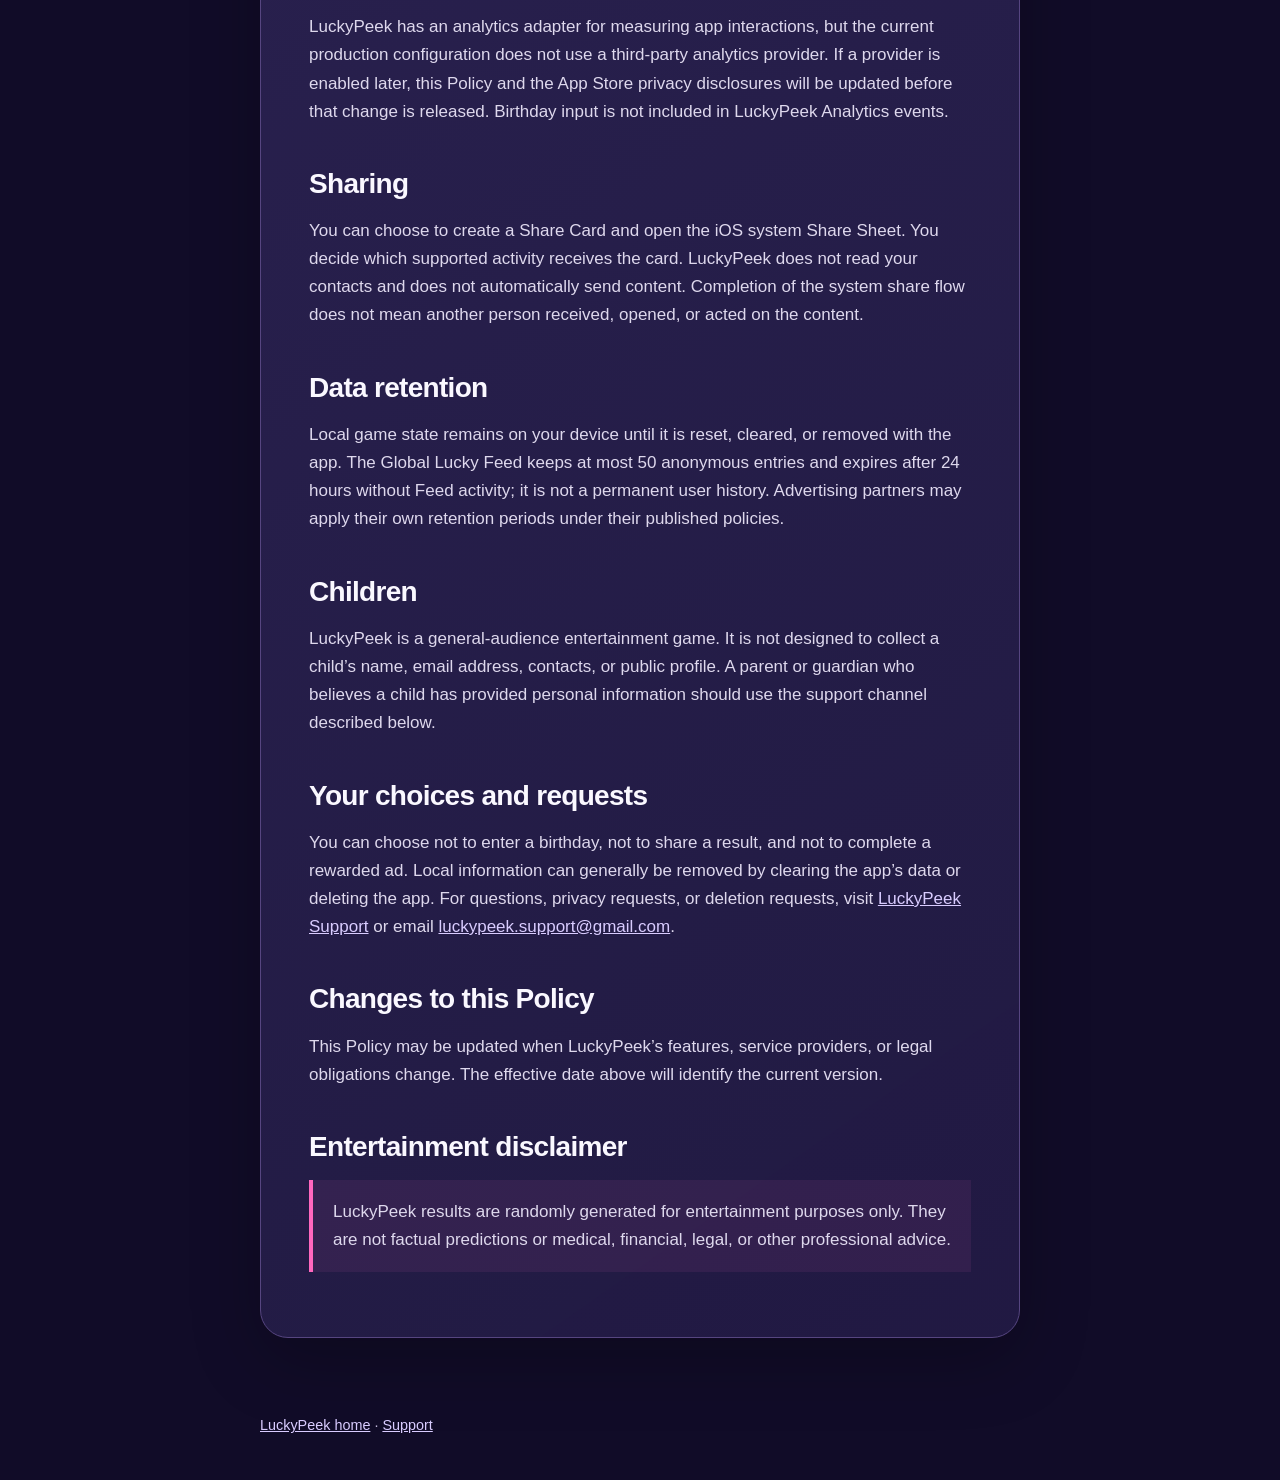
==== commit db05f836: "docs: describe optional ATT prompt" ====
--- a/web/privacy/index.html
+++ b/web/privacy/index.html
@@ -34,7 +34,7 @@
 
       <h2>Rewarded advertising and consent</h2>
       <p>LuckyPeek uses Google Mobile Ads (AdMob) for rewarded advertising. Google and its partners may process technical information, coarse location, device identifiers, advertising data, consent choices, app interactions, crash data, performance data, and other diagnostic data for advertising, analytics, app functionality, and diagnostics according to their policies and the choices available to you. Google’s iOS SDK privacy disclosure identifies some Device ID use as tracking under Apple’s definitions. Where applicable, LuckyPeek uses Google User Messaging Platform to request and manage advertising consent, and provides Privacy Options in the app when Google requires that entry point.</p>
-      <p>LuckyPeek does not currently request App Tracking Transparency permission and does not include an ATT prompt. Your device settings and consent choices may limit advertising identifiers and advertising data available to Google and its partners.</p>
+      <p>Where applicable, LuckyPeek may show an explanation followed by Apple’s App Tracking Transparency permission prompt. Allowing tracking is optional: choosing “Ask App Not to Track” does not block the game or directly use a Peek. Your device settings and consent choices may limit advertising identifiers and advertising data available to Google and its partners.</p>
 
       <h2>Analytics</h2>
       <p>LuckyPeek has an analytics adapter for measuring app interactions, but the current production configuration does not use a third-party analytics provider. If a provider is enabled later, this Policy and the App Store privacy disclosures will be updated before that change is released. Birthday input is not included in LuckyPeek Analytics events.</p>
